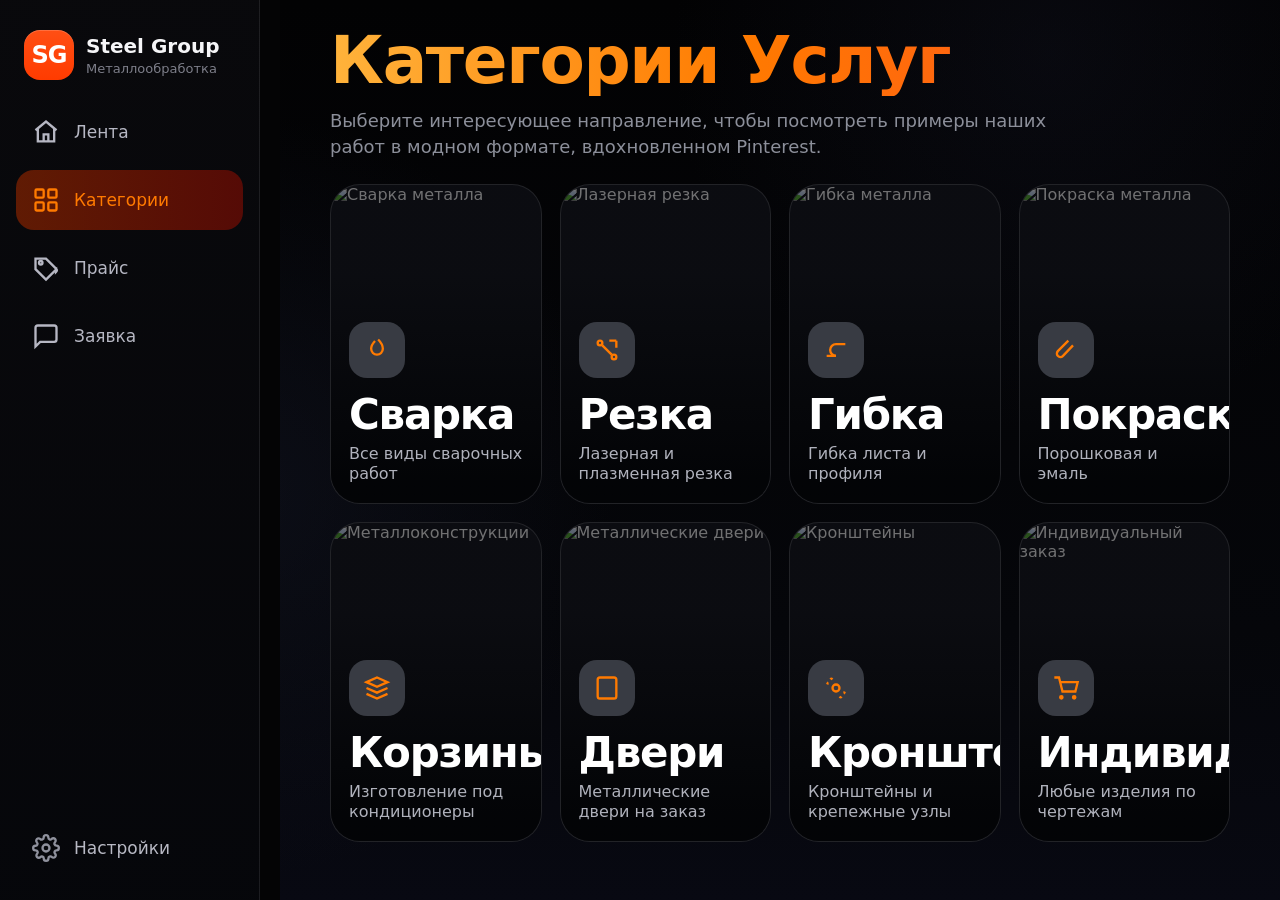
==== categories.html @ e067bd85 "Add categories page with hover card interactions" ====
<!DOCTYPE html>
<html lang="ru">
<head>
  <meta charset="UTF-8" />
  <meta name="viewport" content="width=device-width, initial-scale=1.0" />
  <title>Steel Group — Категории</title>
  <link rel="stylesheet" href="styles.css" />
</head>
<body>
  <div class="layout">
    <iframe class="sidebar-frame" src="sidebar.html?current=categories" title="Левое меню"></iframe>

    <main class="categories-page">
      <section class="categories-hero">
        <h1>Категории Услуг</h1>
        <p>Выберите интересующее направление, чтобы посмотреть примеры наших работ в модном формате, вдохновленном Pinterest.</p>
      </section>

      <section class="categories-grid" aria-label="Категории услуг">
        <article class="category-card">
          <img src="https://images.unsplash.com/photo-1530124566582-a618bc2615dc?auto=format&fit=crop&w=800&q=80" alt="Сварка металла" class="category-card__image" />
          <div class="category-card__overlay"></div>
          <div class="category-card__content">
            <div class="category-card__icon">
              <svg viewBox="0 0 24 24" fill="none" stroke="currentColor" stroke-width="2">
                <path d="M13 3s4 4 4 8a5 5 0 1 1-10 0c0-2.5 1.5-4.8 3.3-6.7"></path>
              </svg>
            </div>
            <h3>Сварка</h3>
            <p>Все виды сварочных работ</p>
          </div>
        </article>

        <article class="category-card">
          <img src="https://images.unsplash.com/photo-1565061828011-58c8b9ba4f69?auto=format&fit=crop&w=800&q=80" alt="Лазерная резка" class="category-card__image" />
          <div class="category-card__overlay"></div>
          <div class="category-card__content">
            <div class="category-card__icon">
              <svg viewBox="0 0 24 24" fill="none" stroke="currentColor" stroke-width="2">
                <circle cx="6" cy="6" r="2"></circle>
                <circle cx="18" cy="18" r="2"></circle>
                <path d="M8 8l8 8"></path>
                <path d="M14 4l6 0"></path>
                <path d="M20 4l0 6"></path>
              </svg>
            </div>
            <h3>Резка</h3>
            <p>Лазерная и плазменная резка</p>
          </div>
        </article>

        <article class="category-card">
          <img src="https://images.unsplash.com/photo-1581092160607-ee22731d8af8?auto=format&fit=crop&w=800&q=80" alt="Гибка металла" class="category-card__image" />
          <div class="category-card__overlay"></div>
          <div class="category-card__content">
            <div class="category-card__icon">
              <svg viewBox="0 0 24 24" fill="none" stroke="currentColor" stroke-width="2">
                <path d="M20 7h-8"></path>
                <path d="M4 17h8"></path>
                <path d="M12 7a5 5 0 0 0 0 10"></path>
              </svg>
            </div>
            <h3>Гибка</h3>
            <p>Гибка листа и профиля</p>
          </div>
        </article>

        <article class="category-card">
          <img src="https://images.unsplash.com/photo-1592454428210-3e0d60149689?auto=format&fit=crop&w=800&q=80" alt="Покраска металла" class="category-card__image" />
          <div class="category-card__overlay"></div>
          <div class="category-card__content">
            <div class="category-card__icon">
              <svg viewBox="0 0 24 24" fill="none" stroke="currentColor" stroke-width="2">
                <path d="M14 4 5 13a3 3 0 0 0 4.24 4.24L18 8"></path>
                <path d="M10 18h.01"></path>
              </svg>
            </div>
            <h3>Покраска</h3>
            <p>Порошковая и эмаль</p>
          </div>
        </article>

        <article class="category-card">
          <img src="https://images.unsplash.com/photo-1565791380707-1756b9a2f7f6?auto=format&fit=crop&w=800&q=80" alt="Металлоконструкции" class="category-card__image" />
          <div class="category-card__overlay"></div>
          <div class="category-card__content">
            <div class="category-card__icon">
              <svg viewBox="0 0 24 24" fill="none" stroke="currentColor" stroke-width="2">
                <path d="M3 7l9-4 9 4-9 4-9-4z"></path>
                <path d="M3 17l9 4 9-4"></path>
                <path d="M3 12l9 4 9-4"></path>
              </svg>
            </div>
            <h3>Корзины</h3>
            <p>Изготовление под кондиционеры</p>
          </div>
        </article>

        <article class="category-card">
          <img src="https://images.unsplash.com/photo-1486406146926-c627a92ad1ab?auto=format&fit=crop&w=800&q=80" alt="Металлические двери" class="category-card__image" />
          <div class="category-card__overlay"></div>
          <div class="category-card__content">
            <div class="category-card__icon">
              <svg viewBox="0 0 24 24" fill="none" stroke="currentColor" stroke-width="2">
                <rect x="4" y="3" width="16" height="18" rx="2"></rect>
                <path d="M10 12h.01"></path>
              </svg>
            </div>
            <h3>Двери</h3>
            <p>Металлические двери на заказ</p>
          </div>
        </article>

        <article class="category-card">
          <img src="https://images.unsplash.com/photo-1565008447742-97f6f38c985c?auto=format&fit=crop&w=800&q=80" alt="Кронштейны" class="category-card__image" />
          <div class="category-card__overlay"></div>
          <div class="category-card__content">
            <div class="category-card__icon">
              <svg viewBox="0 0 24 24" fill="none" stroke="currentColor" stroke-width="2">
                <circle cx="12" cy="12" r="3"></circle>
                <path d="M19.4 15a1.65 1.65 0 0 0 .33 1.82l.06.06"></path>
                <path d="M4.6 9a1.65 1.65 0 0 0-.33-1.82l-.06-.06"></path>
                <path d="M9 4.6a1.65 1.65 0 0 0-1.82-.33l-.06.06"></path>
                <path d="M15 19.4a1.65 1.65 0 0 0 1.82.33l.06-.06"></path>
              </svg>
            </div>
            <h3>Кронштейны</h3>
            <p>Кронштейны и крепежные узлы</p>
          </div>
        </article>

        <article class="category-card">
          <img src="https://images.unsplash.com/photo-1582719478185-2196ac9f8bbf?auto=format&fit=crop&w=800&q=80" alt="Индивидуальный заказ" class="category-card__image" />
          <div class="category-card__overlay"></div>
          <div class="category-card__content">
            <div class="category-card__icon">
              <svg viewBox="0 0 24 24" fill="none" stroke="currentColor" stroke-width="2">
                <circle cx="8" cy="20" r="1"></circle>
                <circle cx="19" cy="20" r="1"></circle>
                <path d="M2 3h4l3 12h11l2-8H7"></path>
              </svg>
            </div>
            <h3>Индивидуально</h3>
            <p>Любые изделия по чертежам</p>
          </div>
        </article>
      </section>
    </main>
  </div>
</body>
</html>
---- styles.css ----
:root {
  --bg: #040405;
  --bg-soft: #0c0d12;
  --card: rgba(16, 17, 24, 0.94);
  --card-border: rgba(255, 255, 255, 0.08);
  --text: #f5f5f7;
  --muted: #9b9ba5;
  --accent: #ff7a00;
  --accent-deep: #5b0f08;
  --story-start: #ff6a00;
  --story-end: #ff2d80;
  --shadow: 0 20px 60px rgba(0, 0, 0, 0.38);
}

* {
  box-sizing: border-box;
}

html, body {
  margin: 0;
  min-height: 100%;
  font-family: Inter, ui-sans-serif, system-ui, -apple-system, BlinkMacSystemFont, "Segoe UI", sans-serif;
  color: var(--text);
  background:
    radial-gradient(circle at 18% 55%, rgba(26, 30, 50, 0.35), transparent 33%),
    radial-gradient(circle at 82% 6%, rgba(33, 36, 62, 0.2), transparent 28%),
    linear-gradient(180deg, #020203 0%, #05060a 70%, #080912 100%);
}

body {
  overflow-x: hidden;
}

button,
a,
input {
  font: inherit;
}

.sidebar-page {
  background: #040405;
}

.layout {
  min-height: 100vh;
  display: grid;
  grid-template-columns: 336px minmax(0, 1fr);
}

.sidebar-frame {
  width: 336px;
  height: 100vh;
  border: 0;
  display: block;
  position: sticky;
  top: 0;
}

.sidebar {
  width: 336px;
  height: 100vh;
  padding: 36px 18px 26px;
  background: linear-gradient(180deg, rgba(9, 9, 12, 0.98), rgba(6, 7, 11, 0.96));
  border-right: 1px solid rgba(255,255,255,0.09);
  display: flex;
  flex-direction: column;
}

.brand {
  display: flex;
  align-items: center;
  gap: 16px;
  padding: 2px 8px 30px;
}

.brand__logo,
.avatar {
  width: 56px;
  height: 56px;
  border-radius: 18px;
  background: linear-gradient(180deg, #ff4f14 0%, #ff3b00 100%);
  color: #fff;
  display: grid;
  place-items: center;
  font-weight: 800;
  font-size: 28px;
  letter-spacing: -0.04em;
  box-shadow: inset 0 1px 0 rgba(255,255,255,0.18);
}

.brand__title {
  font-size: 22px;
  font-weight: 800;
  line-height: 1.1;
}

.brand__subtitle {
  margin-top: 6px;
  color: #7d7e89;
  font-size: 14px;
}

.menu {
  display: flex;
  flex-direction: column;
  gap: 8px;
}

.menu__item {
  height: 68px;
  padding: 0 18px;
  border-radius: 22px;
  display: flex;
  align-items: center;
  gap: 18px;
  color: #b6b7c3;
  text-decoration: none;
  transition: 0.25s ease;
  position: relative;
}

.menu__item:hover {
  background: rgba(255,255,255,0.04);
  color: #f3f3f7;
}

.menu__item--active {
  color: var(--accent);
  background: linear-gradient(90deg, rgba(130, 34, 0, 0.72), rgba(96, 11, 5, 0.88));
}

.menu__icon {
  width: 28px;
  height: 28px;
  display: grid;
  place-items: center;
}

.menu__icon svg,
.icon-btn svg {
  width: 100%;
  height: 100%;
}

.menu__icon--muted {
  color: #8f919d;
}

.menu__item span:last-child {
  font-size: 19px;
  font-weight: 500;
}

.menu__footer {
  margin-top: auto;
}

.menu__item--footer {
  color: #b8b9c4;
}

.feed-page {
  padding: 36px 0 60px;
}

.stories-card,
.post-card {
  width: min(820px, calc(100vw - 420px));
  margin: 0 auto 38px;
  background: linear-gradient(180deg, rgba(14, 15, 21, 0.98), rgba(13, 14, 20, 0.95));
  border: 1px solid var(--card-border);
  border-radius: 34px;
  box-shadow: var(--shadow);
}

.stories-card {
  padding: 24px 28px 28px;
}

.stories-card h1 {
  margin: 0 0 22px;
  font-size: 24px;
  letter-spacing: -0.02em;
}

.stories-row {
  display: flex;
  align-items: flex-start;
  gap: 20px;
  overflow-x: auto;
  padding-bottom: 4px;
}

.stories-row::-webkit-scrollbar {
  height: 0;
}

.story {
  border: 0;
  background: transparent;
  color: #e7e7eb;
  cursor: pointer;
  padding: 0;
  min-width: 84px;
}

.story__ring {
  width: 86px;
  height: 86px;
  display: grid;
  place-items: center;
  border-radius: 50%;
  background: linear-gradient(135deg, var(--story-start), var(--story-end));
  padding: 3px;
  box-shadow: 0 12px 22px rgba(0,0,0,0.35);
}

.story__ring img {
  width: 100%;
  height: 100%;
  object-fit: cover;
  border-radius: 50%;
  border: 3px solid #101117;
  display: block;
}

.story__label {
  display: block;
  margin-top: 12px;
  font-size: 15px;
}

.post-card {
  overflow: hidden;
}

.post-card__header {
  height: 95px;
  padding: 0 20px;
  display: flex;
  align-items: center;
  justify-content: space-between;
}

.post-author {
  display: flex;
  align-items: center;
  gap: 16px;
}

.avatar {
  width: 54px;
  height: 54px;
  border-radius: 50%;
  font-size: 26px;
  background: linear-gradient(180deg, #ff4b87 0%, #ff7a32 100%);
}

.avatar--small {
  width: 42px;
  height: 42px;
  font-size: 18px;
}

.post-author__name {
  font-size: 19px;
  font-weight: 800;
}

.post-author__meta {
  margin-top: 4px;
  color: var(--muted);
  font-size: 14px;
}

.more-btn {
  border: 0;
  background: transparent;
  color: #aeb0ba;
  cursor: pointer;
  display: inline-flex;
  gap: 4px;
  align-items: center;
  padding: 8px;
}

.more-btn span {
  width: 4px;
  height: 4px;
  border-radius: 50%;
  background: currentColor;
  display: inline-block;
}

.post-media {
  position: relative;
  background: #08090c;
}

.post-media img {
  width: 100%;
  height: auto;
  display: block;
}

.post-media--small img {
  max-height: 510px;
  object-fit: cover;
}

.media-nav {
  position: absolute;
  right: 14px;
  bottom: 18px;
  width: 44px;
  height: 44px;
  border: 0;
  border-radius: 50%;
  background: rgba(66, 67, 78, 0.65);
  color: #fff;
  font-size: 32px;
  line-height: 1;
  cursor: pointer;
  display: grid;
  place-items: center;
}

.media-dots {
  display: flex;
  justify-content: center;
  gap: 8px;
  padding: 14px 0 8px;
}

.media-dots__dot {
  width: 8px;
  height: 8px;
  border-radius: 50%;
  background: rgba(255,255,255,0.36);
}

.media-dots__dot--active {
  background: rgba(255,255,255,0.96);
}

.post-actions {
  padding: 0 18px;
  display: flex;
  align-items: center;
  justify-content: space-between;
}

.post-actions__left {
  display: flex;
  align-items: center;
  gap: 12px;
}

.icon-btn {
  width: 36px;
  height: 36px;
  border: 0;
  background: transparent;
  color: #fff;
  cursor: pointer;
  padding: 2px;
}

.icon-btn:hover {
  color: #ffb67d;
}

.post-body {
  padding: 8px 20px 24px;
}

.likes-count {
  font-size: 18px;
  font-weight: 700;
  margin-bottom: 12px;
}

.caption {
  margin: 0;
  font-size: 18px;
  line-height: 1.5;
  color: #f0f0f2;
}

.caption strong {
  margin-right: 4px;
}

.post-card--comments {
  margin-bottom: 0;
}

.post-body--comments {
  padding-bottom: 16px;
}

.comments {
  margin-top: 18px;
  border-top: 1px solid rgba(255,255,255,0.08);
  border-bottom: 1px solid rgba(255,255,255,0.08);
  padding: 18px 0;
  display: flex;
  flex-direction: column;
  gap: 18px;
}

.comment {
  display: flex;
  gap: 14px;
}

.comment__avatar {
  width: 34px;
  height: 34px;
  border-radius: 50%;
  background: linear-gradient(180deg, #4e5160 0%, #353744 100%);
  flex: 0 0 auto;
}

.comment__text {
  font-size: 17px;
  line-height: 1.45;
}

.comment__time {
  margin-top: 6px;
  font-size: 14px;
  color: #747784;
}

.comment-form {
  display: flex;
  align-items: center;
  justify-content: space-between;
  gap: 16px;
  padding-top: 14px;
}

.comment-form input {
  flex: 1;
  min-width: 0;
  border: 0;
  background: transparent;
  color: #fff;
  font-size: 17px;
  outline: none;
}

.comment-form input::placeholder {
  color: #767984;
}

.comment-form button {
  border: 0;
  background: transparent;
  color: #0a84ff;
  font-weight: 600;
  cursor: pointer;
}

.story-modal {
  position: fixed;
  inset: 0;
  display: none;
  align-items: center;
  justify-content: center;
  z-index: 50;
}

.story-modal.is-open {
  display: flex;
}

.story-modal__overlay {
  position: absolute;
  inset: 0;
  background: rgba(0,0,0,0.78);
  backdrop-filter: blur(6px);
}

.story-modal__content {
  position: relative;
  width: min(430px, calc(100vw - 32px));
  height: min(760px, calc(100vh - 32px));
  border-radius: 32px;
  overflow: hidden;
  background: #111216;
  border: 1px solid rgba(255,255,255,0.1);
  box-shadow: 0 24px 70px rgba(0,0,0,0.55);
  z-index: 1;
}

.story-modal__content img {
  width: 100%;
  height: 100%;
  object-fit: cover;
  display: block;
}

.story-progress {
  position: absolute;
  top: 14px;
  left: 12px;
  right: 12px;
  display: grid;
  grid-template-columns: repeat(5, 1fr);
  gap: 6px;
  z-index: 3;
}

.story-progress__bar {
  height: 4px;
  border-radius: 999px;
  background: rgba(255,255,255,0.2);
  overflow: hidden;
}

.story-progress__bar span {
  display: block;
  width: 0;
  height: 100%;
  background: #fff;
}

.story-modal__top,
.story-modal__caption {
  position: absolute;
  left: 18px;
  right: 18px;
  z-index: 3;
}

.story-modal__top {
  top: 30px;
  display: flex;
  justify-content: space-between;
  align-items: center;
}

.story-modal__author {
  display: flex;
  align-items: center;
  gap: 12px;
}

.story-close,
.story-switch {
  border: 0;
  color: #fff;
  cursor: pointer;
}

.story-close {
  background: rgba(15,16,21,0.52);
  width: 38px;
  height: 38px;
  border-radius: 50%;
  font-size: 28px;
  line-height: 1;
}

.story-modal__caption {
  bottom: 22px;
  padding: 16px 18px;
  border-radius: 18px;
  background: rgba(10,10,14,0.62);
  font-size: 17px;
  line-height: 1.45;
}

.story-switch {
  position: absolute;
  top: 50%;
  transform: translateY(-50%);
  width: 48px;
  height: 48px;
  border-radius: 50%;
  background: rgba(19,20,26,0.65);
  font-size: 38px;
  display: grid;
  place-items: center;
  z-index: 3;
}

.story-switch--prev {
  left: 14px;
}

.story-switch--next {
  right: 14px;
}

@media (max-width: 1240px) {
  .layout {
    grid-template-columns: 296px minmax(0, 1fr);
  }

  .sidebar,
  .sidebar-frame {
    width: 296px;
  }

  .stories-card,
  .post-card {
    width: min(760px, calc(100vw - 360px));
  }
}

@media (max-width: 980px) {
  .layout {
    grid-template-columns: 1fr;
  }

  .sidebar-frame {
    display: none;
  }

  .feed-page {
    padding-top: 24px;
  }

  .stories-card,
  .post-card {
    width: min(820px, calc(100vw - 24px));
    margin-bottom: 24px;
  }
}

/* Compact layout refinements */
.layout {
  grid-template-columns: 280px minmax(0, 1fr);
}

.sidebar-frame,
.sidebar {
  width: 280px;
}

.sidebar {
  padding: 28px 16px 22px;
}

.brand {
  gap: 12px;
  padding: 2px 8px 22px;
}

.brand__logo {
  width: 50px;
  height: 50px;
  border-radius: 16px;
  font-size: 24px;
}

.avatar {
  width: 48px;
  height: 48px;
  font-size: 22px;
}

.avatar--small {
  width: 36px;
  height: 36px;
  font-size: 16px;
}

.brand__title {
  font-size: 20px;
}

.brand__subtitle {
  margin-top: 4px;
  font-size: 13px;
}

.menu__item {
  height: 60px;
  padding: 0 16px;
  border-radius: 18px;
  gap: 14px;
}

.menu__item span:last-child {
  font-size: 17px;
}

.feed-page {
  padding: 26px 0 40px;
}

.stories-card,
.post-card {
  width: min(720px, calc(100vw - 330px));
  margin: 0 auto 26px;
  border-radius: 24px;
  box-shadow: 0 14px 38px rgba(0, 0, 0, 0.32);
}

.stories-card {
  padding: 18px 20px 20px;
}

.stories-card h1 {
  margin: 0 0 16px;
  font-size: 20px;
}

.stories-row {
  gap: 14px;
}

.story {
  min-width: 72px;
}

.story__ring {
  width: 72px;
  height: 72px;
  padding: 2px;
  box-shadow: 0 10px 20px rgba(0, 0, 0, 0.32);
}

.story__label {
  margin-top: 8px;
  font-size: 13.5px;
}

.post-card__header {
  height: 76px;
  padding: 0 16px;
}

.post-author {
  gap: 12px;
}

.post-author__name {
  font-size: 17px;
}

.post-author__meta {
  font-size: 13px;
}

.more-btn {
  padding: 6px;
}

.media-nav {
  right: 12px;
  bottom: 12px;
  width: 36px;
  height: 36px;
  font-size: 26px;
}

.media-dots {
  gap: 6px;
  padding: 10px 0 8px;
}

.media-dots__dot {
  width: 6px;
  height: 6px;
}

.post-actions {
  padding: 0 16px;
}

.post-actions__left {
  gap: 10px;
}

.icon-btn {
  width: 30px;
  height: 30px;
  padding: 1px;
}

.post-body {
  padding: 6px 16px 18px;
}

.likes-count {
  font-size: 16px;
  margin-bottom: 10px;
}

.caption {
  font-size: 16px;
  line-height: 1.45;
}

.comments {
  margin-top: 14px;
  padding: 14px 0;
  gap: 14px;
}

.comment {
  gap: 12px;
}

.comment__avatar {
  width: 30px;
  height: 30px;
}

.comment__text {
  font-size: 15px;
  line-height: 1.42;
}

.comment__time {
  margin-top: 4px;
  font-size: 12.5px;
}

.comment-form {
  gap: 12px;
  padding-top: 10px;
}

.comment-form input {
  font-size: 15px;
}

.comment-form button {
  font-size: 15px;
}

.story-modal__content {
  width: min(380px, calc(100vw - 32px));
  height: min(640px, calc(100vh - 32px));
  border-radius: 24px;
}

.story-progress {
  top: 12px;
  left: 10px;
  right: 10px;
  gap: 5px;
}

.story-modal__top {
  top: 22px;
}

.story-close {
  width: 32px;
  height: 32px;
  font-size: 24px;
}

.story-modal__caption {
  padding: 12px 14px;
  border-radius: 14px;
  font-size: 15px;
  line-height: 1.4;
}

.story-switch {
  width: 40px;
  height: 40px;
  font-size: 30px;
}

.story-switch--prev {
  left: 10px;
}

.story-switch--next {
  right: 10px;
}

@media (max-width: 1240px) {
  .layout {
    grid-template-columns: 260px minmax(0, 1fr);
  }

  .sidebar,
  .sidebar-frame {
    width: 260px;
  }

  .stories-card,
  .post-card {
    width: min(660px, calc(100vw - 300px));
  }
}

@media (max-width: 980px) {
  .feed-page {
    padding-top: 20px;
  }

  .stories-card,
  .post-card {
    width: min(720px, calc(100vw - 24px));
    margin-bottom: 20px;
  }
}

.post-media__carousel {
  display: flex;
  overflow-x: auto;
  scroll-snap-type: x mandatory;
  scrollbar-width: none;
}

.post-media__carousel::-webkit-scrollbar {
  height: 0;
}

.post-media__carousel img {
  flex: 0 0 100%;
  scroll-snap-align: start;
}

.media-nav--prev {
  left: 14px;
  right: auto;
}

.media-dots__dot {
  border: 0;
  padding: 0;
  cursor: pointer;
}

.request-page {
  min-height: 100vh;
  padding: 22px 0 30px;
}

.request-hero {
  text-align: center;
  margin-bottom: 18px;
}

.request-hero h1 {
  margin: 0;
  font-size: 46px;
  line-height: 1.1;
  letter-spacing: -0.015em;
  background: linear-gradient(90deg, #ff9f3d 0%, #ff3b13 100%);
  -webkit-background-clip: text;
  -webkit-text-fill-color: transparent;
}

.request-hero p {
  margin: 8px 0 0;
  font-size: 14px;
  color: #8f919e;
}

.request-shell {
  width: min(630px, calc(100vw - 330px));
  margin: 0 auto;
  padding: 16px;
  border-radius: 34px;
  border: 1px solid rgba(255, 255, 255, 0.08);
  background: linear-gradient(180deg, rgba(16, 18, 28, 0.76), rgba(10, 12, 20, 0.84));
  box-shadow: 0 18px 42px rgba(0, 0, 0, 0.42);
}

.request-card {
  border-radius: 24px;
  border: 1px solid rgba(255, 255, 255, 0.08);
  padding: 24px 24px 20px;
  background:
    radial-gradient(circle at 88% 90%, rgba(134, 24, 0, 0.28), transparent 36%),
    linear-gradient(180deg, rgba(20, 22, 34, 0.95), rgba(19, 21, 31, 0.95));
}

.request-card h2 {
  margin: 0;
  font-size: 42px;
  line-height: 1.1;
}

.request-card__subtitle {
  margin: 8px 0 18px;
  font-size: 13px;
  color: #9b9daa;
}

.request-form {
  display: flex;
  flex-direction: column;
  gap: 12px;
}

.request-form__group {
  display: flex;
  flex-direction: column;
  gap: 8px;
}

.request-form__group > span {
  font-size: 14px;
  font-weight: 600;
}

.request-input-wrap {
  height: 52px;
  border-radius: 12px;
  border: 1px solid rgba(126, 130, 146, 0.42);
  background: linear-gradient(90deg, rgba(45, 47, 57, 0.9), rgba(53, 55, 64, 0.8));
  display: flex;
  align-items: center;
  gap: 10px;
  padding: 0 14px;
  color: #8a8c97;
}

.request-input-wrap svg {
  width: 18px;
  height: 18px;
  flex: 0 0 auto;
}

.request-input-wrap input,
.request-input-wrap textarea {
  width: 100%;
  background: transparent;
  border: 0;
  outline: none;
  color: #f4f4f7;
  font-size: 15px;
}

.request-input-wrap input::placeholder,
.request-input-wrap textarea::placeholder {
  color: #757886;
}

.request-input-wrap--textarea {
  min-height: 132px;
  align-items: flex-start;
  padding-top: 14px;
}

.request-input-wrap--textarea textarea {
  resize: none;
  min-height: 94px;
}

.request-submit {
  margin-top: 8px;
  border: 0;
  border-radius: 12px;
  height: 50px;
  display: flex;
  align-items: center;
  justify-content: center;
  gap: 8px;
  font-size: 14px;
  font-weight: 700;
  color: #fff;
  background: linear-gradient(90deg, #ff6300 0%, #f20008 100%);
  cursor: pointer;
  box-shadow: 0 8px 18px rgba(215, 52, 0, 0.3);
}

.request-submit svg {
  width: 16px;
  height: 16px;
}

.request-policy {
  margin: 4px 0 0;
  text-align: center;
  color: #767984;
  font-size: 12px;
}

.request-contacts {
  margin-top: 18px;
  padding-top: 14px;
  border-top: 1px solid rgba(255,255,255,0.08);
  display: flex;
  flex-direction: column;
  gap: 10px;
}

.request-contact-item {
  display: flex;
  align-items: center;
  gap: 10px;
  color: #ff8000;
}

.request-contact-item svg {
  width: 18px;
  height: 18px;
  flex: 0 0 auto;
}

.request-contact-item span {
  display: block;
  color: #a4a7b2;
  font-size: 12px;
}

.request-contact-item strong {
  display: block;
  margin-top: 3px;
  color: #f4f5f7;
  font-size: 16px;
}

@media (max-width: 1200px) {
  .request-shell {
    width: min(600px, calc(100vw - 290px));
  }

  .request-hero h1 {
    font-size: 40px;
  }
}

@media (max-width: 980px) {
  .request-page {
    padding-top: 18px;
  }

  .request-shell {
    width: min(760px, calc(100vw - 24px));
    padding: 14px;
    border-radius: 24px;
  }

  .request-card {
    border-radius: 18px;
    padding: 16px;
  }

  .request-hero h1 {
    font-size: 32px;
  }

  .request-hero p {
    font-size: 13px;
  }

  .request-card h2 {
    font-size: 34px;
  }
}


.price-page {
  min-height: 100vh;
  padding: 20px 0 28px;
}

.price-hero {
  text-align: center;
  margin-bottom: 16px;
}

.price-hero h1 {
  margin: 0;
  font-size: 52px;
  line-height: 1.12;
  letter-spacing: -0.015em;
  background: linear-gradient(90deg, #ff9f3d 0%, #ff3b13 100%);
  -webkit-background-clip: text;
  -webkit-text-fill-color: transparent;
}

.price-hero p {
  margin: 8px 0 0;
  font-size: 13px;
  color: #8f919e;
}

.price-shell {
  width: min(740px, calc(100vw - 330px));
  margin: 0 auto;
  padding: 14px;
  border-radius: 28px;
  border: 1px solid rgba(255, 255, 255, 0.08);
  background: linear-gradient(180deg, rgba(16, 18, 28, 0.76), rgba(10, 12, 20, 0.84));
  box-shadow: 0 14px 30px rgba(0, 0, 0, 0.36);
}

.price-card {
  border-radius: 20px;
  border: 1px solid rgba(255, 255, 255, 0.08);
  padding: 18px;
  background: linear-gradient(180deg, rgba(20, 22, 34, 0.95), rgba(19, 21, 31, 0.95));
}

.price-card h2 {
  margin: 0 0 14px;
  display: flex;
  align-items: center;
  gap: 10px;
  font-size: 16px;
  line-height: 1;
}

.price-card h2 svg {
  width: 19px;
  height: 19px;
  color: #ff7a00;
}

.price-list {
  display: flex;
  flex-direction: column;
  gap: 10px;
}

.price-item {
  min-height: 66px;
  border-radius: 12px;
  padding: 10px 14px;
  display: flex;
  align-items: center;
  justify-content: space-between;
  gap: 16px;
  border: 1px solid rgba(255, 255, 255, 0.06);
  background: linear-gradient(90deg, rgba(55, 57, 66, 0.8), rgba(45, 47, 55, 0.86));
}

.price-item--highlight {
  border-color: rgba(255, 115, 0, 0.45);
  background: linear-gradient(90deg, rgba(83, 34, 20, 0.9), rgba(89, 19, 19, 0.8));
}

.price-item__title {
  font-size: 18px;
  font-weight: 700;
  display: flex;
  align-items: center;
  gap: 8px;
  flex-wrap: wrap;
}

.price-item__unit {
  margin-top: 4px;
  color: #a4a7b2;
  font-size: 14px;
}

.price-item__value {
  color: #ff9900;
  font-size: 17px;
  font-weight: 700;
  white-space: nowrap;
}

.price-badge {
  padding: 3px 10px;
  border-radius: 999px;
  font-size: 14px;
  font-weight: 700;
  color: #fff;
  background: linear-gradient(90deg, #ff8a00, #ff6400);
}

.price-note {
  margin: 12px 0 0;
  padding: 10px 14px;
  border-radius: 10px;
  background: rgba(255, 255, 255, 0.08);
  color: #9ea1ac;
  font-size: 14px;
  text-align: center;
}

@media (max-width: 1200px) {
  .price-shell {
    width: min(680px, calc(100vw - 290px));
  }

  .price-hero h1 {
    font-size: 44px;
  }
}

@media (max-width: 980px) {
  .price-page {
    padding-top: 18px;
  }

  .price-shell {
    width: min(760px, calc(100vw - 24px));
    padding: 12px;
    border-radius: 20px;
  }

  .price-card {
    border-radius: 16px;
    padding: 14px;
  }

  .price-hero h1 {
    font-size: 36px;
  }

  .price-card h2 {
    font-size: 18px;
  }

  .price-item {
    min-height: auto;
    padding: 10px 12px;
    gap: 10px;
  }

  .price-item__title {
    font-size: 16px;
  }

  .price-item__value {
    font-size: 15px;
  }

  .price-item__unit,
  .price-note,
  .price-badge {
    font-size: 13px;
  }
}

.categories-page {
  min-height: 100vh;
  padding: 26px 0 40px;
}

.categories-hero,
.categories-grid {
  width: min(900px, calc(100vw - 330px));
  margin: 0 auto;
}

.categories-hero h1 {
  margin: 0;
  font-size: clamp(48px, 6vw, 66px);
  line-height: 1.06;
  letter-spacing: -0.02em;
  font-weight: 900;
  background: linear-gradient(90deg, #ffb33b 0%, #ff7a00 46%, #ff4d22 100%);
  -webkit-background-clip: text;
  -webkit-text-fill-color: transparent;
}

.categories-hero p {
  margin: 12px 0 24px;
  max-width: 760px;
  font-size: 18px;
  line-height: 1.45;
  color: #8c8f9a;
}

.categories-grid {
  display: grid;
  grid-template-columns: repeat(4, minmax(0, 1fr));
  gap: 18px;
}

.category-card {
  position: relative;
  border-radius: 30px;
  overflow: hidden;
  height: 320px;
  border: 1px solid rgba(255, 255, 255, 0.09);
  background: #0c0d12;
  isolation: isolate;
  cursor: pointer;
  transition: border-color 0.3s ease, box-shadow 0.3s ease;
}

.category-card__image {
  width: 100%;
  height: 100%;
  object-fit: cover;
  filter: brightness(0.52);
  transform: scale(1);
  transition: transform 0.35s ease;
}

.category-card__overlay {
  position: absolute;
  inset: 0;
  background: linear-gradient(180deg, rgba(5, 6, 9, 0.12) 28%, rgba(2, 3, 5, 0.9) 92%);
}

.category-card__content {
  position: absolute;
  left: 18px;
  right: 18px;
  bottom: 18px;
}

.category-card__icon {
  width: 56px;
  height: 56px;
  border-radius: 18px;
  background: rgba(65, 68, 76, 0.86);
  color: var(--accent);
  display: grid;
  place-items: center;
  margin-bottom: 14px;
  transition: background 0.3s ease, color 0.3s ease;
}

.category-card__icon svg {
  width: 28px;
  height: 28px;
}

.category-card h3 {
  margin: 0;
  font-size: 42px;
  line-height: 1.08;
  letter-spacing: -0.03em;
  color: #ffffff;
  transition: color 0.3s ease;
}

.category-card p {
  margin: 6px 0 0;
  font-size: 16px;
  line-height: 1.3;
  color: #b0b2bc;
}

.category-card:hover {
  border-color: rgba(255, 122, 0, 0.85);
  box-shadow: 0 0 0 1px rgba(255, 122, 0, 0.25) inset;
}

.category-card:hover .category-card__image {
  transform: scale(1.08);
}

.category-card:hover .category-card__icon {
  background: var(--accent);
  color: #ffffff;
}

.category-card:hover h3 {
  color: var(--accent);
}

@media (max-width: 1240px) {
  .categories-hero,
  .categories-grid {
    width: min(760px, calc(100vw - 300px));
  }

  .categories-grid {
    grid-template-columns: repeat(3, minmax(0, 1fr));
  }
}

@media (max-width: 980px) {
  .categories-page {
    padding-top: 22px;
  }

  .categories-hero,
  .categories-grid {
    width: min(760px, calc(100vw - 24px));
  }

  .categories-grid {
    grid-template-columns: repeat(2, minmax(0, 1fr));
    gap: 14px;
  }

  .category-card {
    height: 270px;
    border-radius: 24px;
  }

  .category-card h3 {
    font-size: 30px;
  }
}
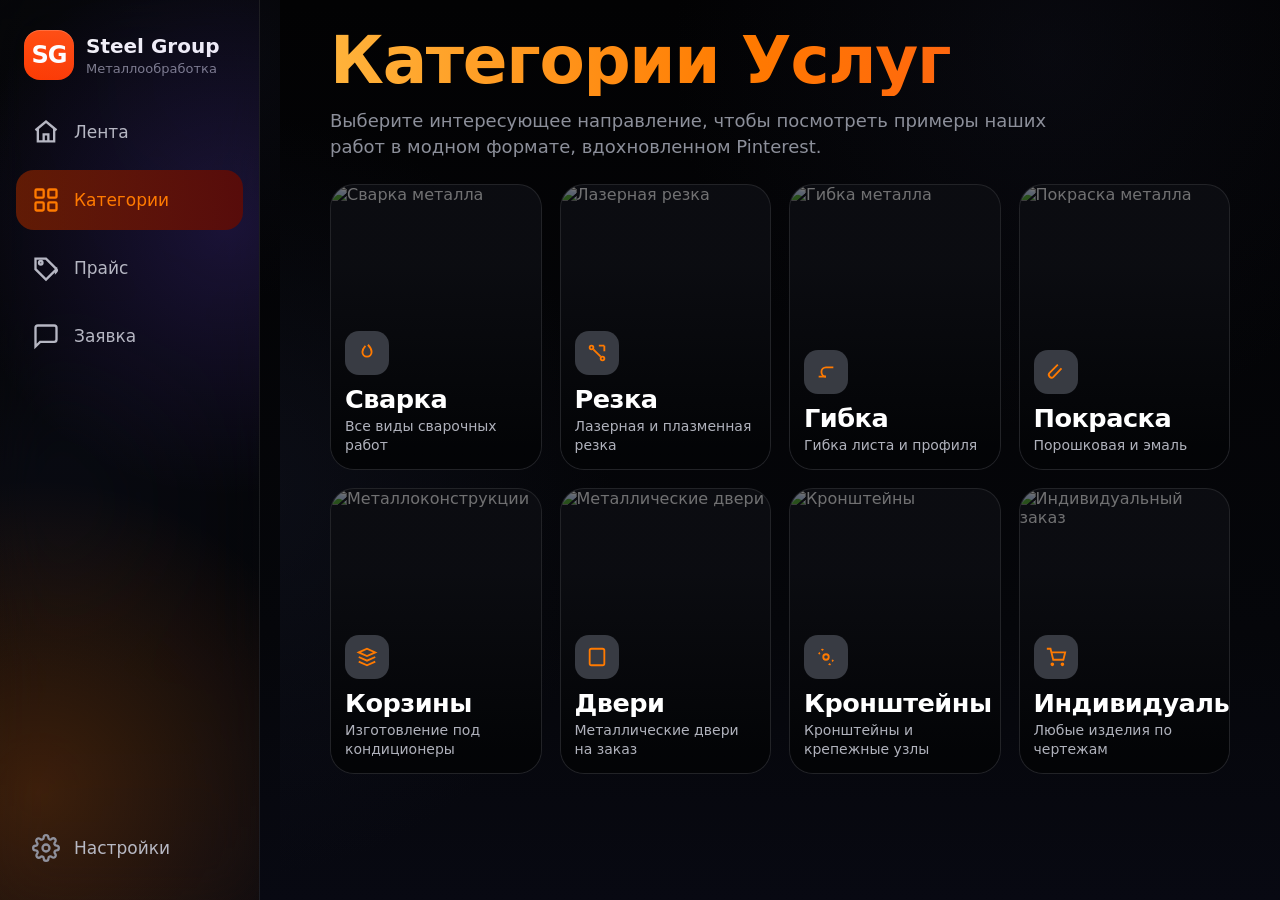
==== commit e638936e: "Add Pinterest-style category gallery and glass sidebar effect" ====
--- a/categories.html
+++ b/categories.html
@@ -17,7 +17,7 @@
       </section>
 
       <section class="categories-grid" aria-label="Категории услуг">
-        <article class="category-card">
+        <article class="category-card" data-category="welding">
           <img src="https://images.unsplash.com/photo-1530124566582-a618bc2615dc?auto=format&fit=crop&w=800&q=80" alt="Сварка металла" class="category-card__image" />
           <div class="category-card__overlay"></div>
           <div class="category-card__content">
@@ -31,7 +31,7 @@
           </div>
         </article>
 
-        <article class="category-card">
+        <article class="category-card" data-category="cutting">
           <img src="https://images.unsplash.com/photo-1565061828011-58c8b9ba4f69?auto=format&fit=crop&w=800&q=80" alt="Лазерная резка" class="category-card__image" />
           <div class="category-card__overlay"></div>
           <div class="category-card__content">
@@ -49,7 +49,7 @@
           </div>
         </article>
 
-        <article class="category-card">
+        <article class="category-card" data-category="bending">
           <img src="https://images.unsplash.com/photo-1581092160607-ee22731d8af8?auto=format&fit=crop&w=800&q=80" alt="Гибка металла" class="category-card__image" />
           <div class="category-card__overlay"></div>
           <div class="category-card__content">
@@ -65,7 +65,7 @@
           </div>
         </article>
 
-        <article class="category-card">
+        <article class="category-card" data-category="painting">
           <img src="https://images.unsplash.com/photo-1592454428210-3e0d60149689?auto=format&fit=crop&w=800&q=80" alt="Покраска металла" class="category-card__image" />
           <div class="category-card__overlay"></div>
           <div class="category-card__content">
@@ -80,7 +80,7 @@
           </div>
         </article>
 
-        <article class="category-card">
+        <article class="category-card" data-category="construction">
           <img src="https://images.unsplash.com/photo-1565791380707-1756b9a2f7f6?auto=format&fit=crop&w=800&q=80" alt="Металлоконструкции" class="category-card__image" />
           <div class="category-card__overlay"></div>
           <div class="category-card__content">
@@ -96,7 +96,7 @@
           </div>
         </article>
 
-        <article class="category-card">
+        <article class="category-card" data-category="doors">
           <img src="https://images.unsplash.com/photo-1486406146926-c627a92ad1ab?auto=format&fit=crop&w=800&q=80" alt="Металлические двери" class="category-card__image" />
           <div class="category-card__overlay"></div>
           <div class="category-card__content">
@@ -111,7 +111,7 @@
           </div>
         </article>
 
-        <article class="category-card">
+        <article class="category-card" data-category="brackets">
           <img src="https://images.unsplash.com/photo-1565008447742-97f6f38c985c?auto=format&fit=crop&w=800&q=80" alt="Кронштейны" class="category-card__image" />
           <div class="category-card__overlay"></div>
           <div class="category-card__content">
@@ -129,7 +129,7 @@
           </div>
         </article>
 
-        <article class="category-card">
+        <article class="category-card" data-category="custom">
           <img src="https://images.unsplash.com/photo-1582719478185-2196ac9f8bbf?auto=format&fit=crop&w=800&q=80" alt="Индивидуальный заказ" class="category-card__image" />
           <div class="category-card__overlay"></div>
           <div class="category-card__content">
@@ -145,7 +145,20 @@
           </div>
         </article>
       </section>
+
+      <section class="category-gallery" id="categoryGallery" aria-hidden="true">
+        <div class="category-gallery__overlay" data-gallery-close></div>
+        <div class="category-gallery__content" role="dialog" aria-modal="true" aria-labelledby="galleryTitle">
+          <header class="category-gallery__top">
+            <h2 id="galleryTitle">Галерея работ</h2>
+            <button class="category-gallery__close" type="button" aria-label="Закрыть" data-gallery-close>✕</button>
+          </header>
+          <div class="category-gallery__masonry" id="galleryMasonry"></div>
+        </div>
+      </section>
     </main>
   </div>
+
+  <script src="categories.js"></script>
 </body>
 </html>
--- a/styles.css
+++ b/styles.css
@@ -1371,9 +1371,9 @@
 
 .category-card {
   position: relative;
-  border-radius: 30px;
+  border-radius: 24px;
   overflow: hidden;
-  height: 320px;
+  height: 286px;
   border: 1px solid rgba(255, 255, 255, 0.09);
   background: #0c0d12;
   isolation: isolate;
@@ -1398,41 +1398,41 @@
 
 .category-card__content {
   position: absolute;
-  left: 18px;
-  right: 18px;
-  bottom: 18px;
+  left: 14px;
+  right: 14px;
+  bottom: 14px;
 }
 
 .category-card__icon {
-  width: 56px;
-  height: 56px;
-  border-radius: 18px;
+  width: 44px;
+  height: 44px;
+  border-radius: 14px;
   background: rgba(65, 68, 76, 0.86);
   color: var(--accent);
   display: grid;
   place-items: center;
-  margin-bottom: 14px;
+  margin-bottom: 10px;
   transition: background 0.3s ease, color 0.3s ease;
 }
 
 .category-card__icon svg {
-  width: 28px;
-  height: 28px;
+  width: 22px;
+  height: 22px;
 }
 
 .category-card h3 {
   margin: 0;
-  font-size: 42px;
-  line-height: 1.08;
-  letter-spacing: -0.03em;
+  font-size: clamp(22px, 2vw, 30px);
+  line-height: 1.12;
+  letter-spacing: -0.02em;
   color: #ffffff;
   transition: color 0.3s ease;
 }
 
 .category-card p {
-  margin: 6px 0 0;
-  font-size: 16px;
-  line-height: 1.3;
+  margin: 4px 0 0;
+  font-size: 14px;
+  line-height: 1.35;
   color: #b0b2bc;
 }
 
@@ -1481,11 +1481,204 @@
   }
 
   .category-card {
-    height: 270px;
-    border-radius: 24px;
+    height: 248px;
+    border-radius: 20px;
   }
 
   .category-card h3 {
-    font-size: 30px;
-  }
-}
+    font-size: 24px;
+  }
+}
+
+/* Categories Pinterest-style gallery + glass sidebar */
+.sidebar-page {
+  background: transparent;
+}
+
+.sidebar {
+  background: linear-gradient(180deg, rgba(8, 9, 13, 0.62), rgba(7, 8, 12, 0.45));
+  backdrop-filter: blur(28px) saturate(140%);
+  -webkit-backdrop-filter: blur(28px) saturate(140%);
+  position: relative;
+  overflow: hidden;
+}
+
+.sidebar::before {
+  content: '';
+  position: absolute;
+  inset: 0;
+  background: radial-gradient(circle at 15% 88%, rgba(255, 116, 0, 0.22), transparent 38%),
+    radial-gradient(circle at 88% 25%, rgba(119, 75, 255, 0.18), transparent 38%);
+  pointer-events: none;
+}
+
+.categories-page {
+  position: relative;
+}
+
+.category-gallery {
+  position: fixed;
+  inset: 0;
+  z-index: 60;
+  display: none;
+}
+
+.category-gallery.is-open {
+  display: block;
+}
+
+.category-gallery__overlay {
+  position: absolute;
+  inset: 0;
+  background: rgba(2, 2, 4, 0.78);
+  backdrop-filter: blur(5px);
+}
+
+.category-gallery__content {
+  position: relative;
+  z-index: 1;
+  height: 100vh;
+  margin-left: 336px;
+  padding: 22px 24px 28px;
+  overflow-y: auto;
+  border-left: 1px solid rgba(255, 255, 255, 0.07);
+  background: linear-gradient(180deg, rgba(8, 9, 14, 0.85), rgba(7, 8, 13, 0.74));
+}
+
+.category-gallery__top {
+  display: flex;
+  justify-content: space-between;
+  align-items: center;
+  position: sticky;
+  top: 0;
+  z-index: 2;
+  padding: 4px 0 16px;
+  backdrop-filter: blur(10px);
+}
+
+.category-gallery__top h2 {
+  margin: 0;
+  font-size: 34px;
+  letter-spacing: -0.02em;
+}
+
+.category-gallery__close {
+  border: 0;
+  width: 54px;
+  height: 54px;
+  border-radius: 50%;
+  font-size: 28px;
+  line-height: 1;
+  color: #d6d7de;
+  cursor: pointer;
+  background: rgba(30, 32, 42, 0.82);
+}
+
+.category-gallery__masonry {
+  column-count: 4;
+  column-gap: 16px;
+}
+
+.gallery-item {
+  position: relative;
+  border-radius: 24px;
+  overflow: hidden;
+  margin: 0 0 16px;
+  break-inside: avoid;
+  border: 1px solid rgba(255, 255, 255, 0.08);
+  background: #0d0e13;
+}
+
+.gallery-item img {
+  width: 100%;
+  height: 100%;
+  object-fit: cover;
+  transform: scale(1);
+  transition: transform 0.45s ease;
+}
+
+.gallery-item--short {
+  height: 250px;
+}
+
+.gallery-item--medium {
+  height: 340px;
+}
+
+.gallery-item--tall {
+  height: 470px;
+}
+
+.gallery-item__shade {
+  position: absolute;
+  inset: auto 0 0;
+  height: 45%;
+  background: linear-gradient(180deg, rgba(4, 5, 8, 0), rgba(2, 3, 7, 0.82));
+  transform: translateY(100%);
+  opacity: 0;
+  transition: transform 0.35s ease, opacity 0.35s ease;
+}
+
+.gallery-item__meta {
+  position: absolute;
+  left: 16px;
+  right: 16px;
+  bottom: 12px;
+  display: flex;
+  justify-content: space-between;
+  align-items: center;
+  gap: 12px;
+  transform: translateY(18px);
+  opacity: 0;
+  transition: transform 0.35s ease, opacity 0.35s ease;
+}
+
+.gallery-item__meta h3 {
+  margin: 0;
+  font-size: 18px;
+  font-weight: 700;
+}
+
+.gallery-item__meta span {
+  padding: 7px 11px;
+  border-radius: 999px;
+  background: rgba(255, 255, 255, 0.2);
+  font-weight: 600;
+}
+
+.gallery-item:hover img {
+  transform: scale(1.09);
+}
+
+.gallery-item:hover .gallery-item__shade,
+.gallery-item:hover .gallery-item__meta {
+  transform: translateY(0);
+  opacity: 1;
+}
+
+@media (max-width: 1240px) {
+  .category-gallery__content {
+    margin-left: 280px;
+  }
+
+  .category-gallery__masonry {
+    column-count: 3;
+  }
+}
+
+@media (max-width: 980px) {
+  .category-gallery__content {
+    margin-left: 0;
+    padding: 18px 14px 22px;
+  }
+
+  .category-gallery__masonry {
+    column-count: 2;
+  }
+}
+
+@media (max-width: 620px) {
+  .category-gallery__masonry {
+    column-count: 1;
+  }
+}
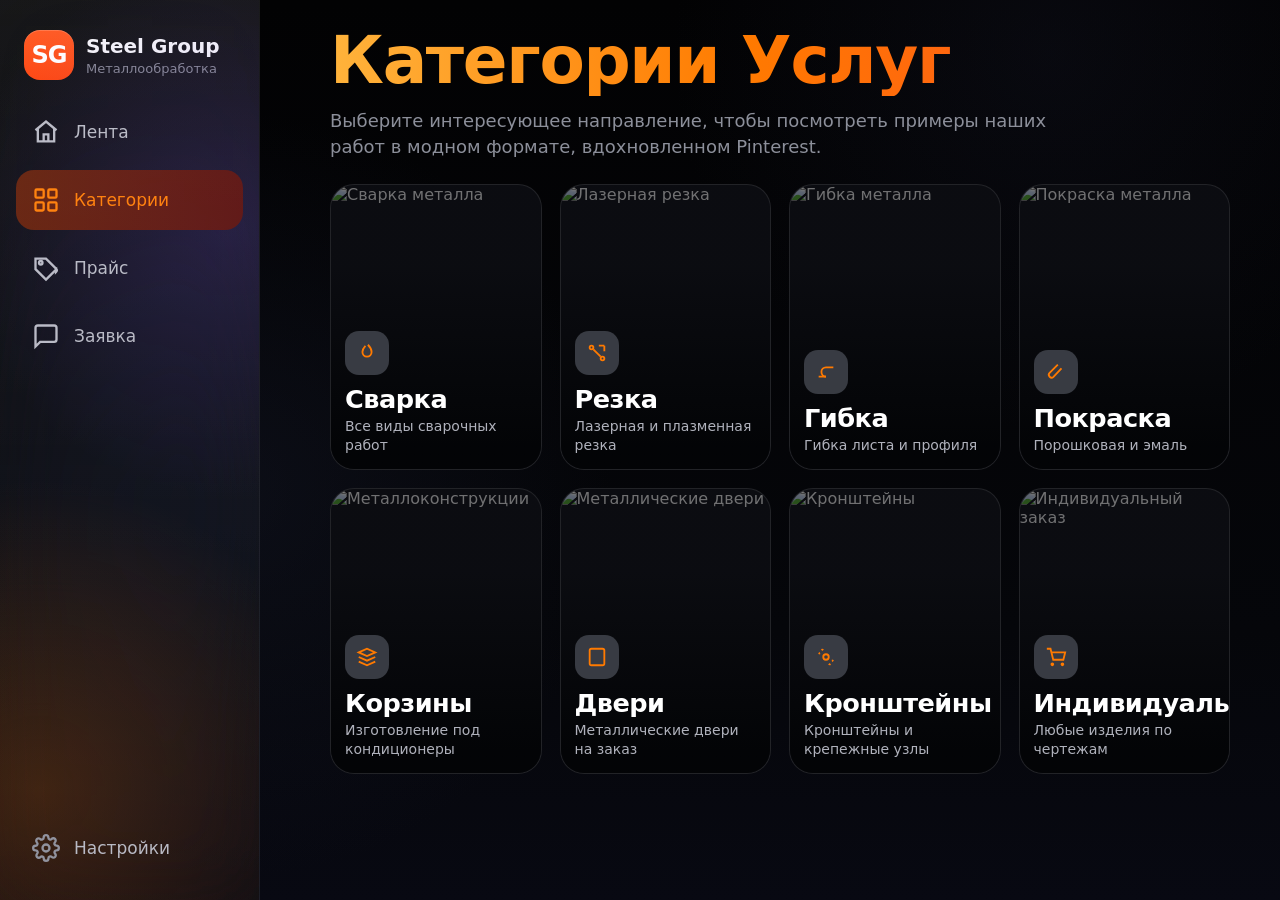
==== commit 04de7ac4: "Add project preview modal for category gallery items" ====
--- a/categories.html
+++ b/categories.html
@@ -154,6 +154,39 @@
             <button class="category-gallery__close" type="button" aria-label="Закрыть" data-gallery-close>✕</button>
           </header>
           <div class="category-gallery__masonry" id="galleryMasonry"></div>
+
+          <section class="category-preview" id="categoryPreview" aria-hidden="true">
+            <div class="category-preview__overlay" data-preview-close></div>
+            <article class="category-preview__sheet" role="dialog" aria-modal="true" aria-labelledby="previewTitle">
+              <button class="category-preview__back" type="button" aria-label="Назад" data-preview-close>←</button>
+
+              <div class="category-preview__media">
+                <img id="previewImage" src="" alt="" loading="lazy" />
+              </div>
+
+              <div class="category-preview__panel">
+                <button class="category-preview__close" type="button" aria-label="Закрыть" data-preview-close>✕</button>
+
+                <div class="category-preview__author">
+                  <span class="category-preview__avatar">SG</span>
+                  <div>
+                    <strong>Steel Group Team</strong>
+                    <p id="previewMeta">SteelGroup • Проект</p>
+                  </div>
+                </div>
+
+                <h3 id="previewTitle">Название проекта</h3>
+                <p class="category-preview__description" id="previewDescription"></p>
+
+                <div class="category-preview__tags" id="previewTags"></div>
+
+                <footer class="category-preview__footer">
+                  <div class="category-preview__stats">❤ <span id="previewLikes">0</span></div>
+                  <button class="btn btn--accent" type="button">Заказать</button>
+                </footer>
+              </div>
+            </article>
+          </section>
         </div>
       </section>
     </main>
--- a/styles.css
+++ b/styles.css
@@ -27,6 +27,11 @@
     linear-gradient(180deg, #020203 0%, #05060a 70%, #080912 100%);
 }
 
+html:has(.sidebar-page),
+body.sidebar-page {
+  background: transparent;
+}
+
 body {
   overflow-x: hidden;
 }
@@ -54,13 +59,14 @@
   display: block;
   position: sticky;
   top: 0;
+  background: transparent;
 }
 
 .sidebar {
   width: 336px;
   height: 100vh;
   padding: 36px 18px 26px;
-  background: linear-gradient(180deg, rgba(9, 9, 12, 0.98), rgba(6, 7, 11, 0.96));
+  background: linear-gradient(180deg, rgba(9, 9, 12, 0.78), rgba(6, 7, 11, 0.62));
   border-right: 1px solid rgba(255,255,255,0.09);
   display: flex;
   flex-direction: column;
@@ -1496,9 +1502,9 @@
 }
 
 .sidebar {
-  background: linear-gradient(180deg, rgba(8, 9, 13, 0.62), rgba(7, 8, 12, 0.45));
-  backdrop-filter: blur(28px) saturate(140%);
-  -webkit-backdrop-filter: blur(28px) saturate(140%);
+  background: linear-gradient(180deg, rgba(8, 9, 13, 0.28), rgba(7, 8, 12, 0.16));
+  backdrop-filter: blur(40px) saturate(160%);
+  -webkit-backdrop-filter: blur(40px) saturate(160%);
   position: relative;
   overflow: hidden;
 }
@@ -1512,13 +1518,21 @@
   pointer-events: none;
 }
 
+.sidebar::after {
+  content: '';
+  position: absolute;
+  inset: 0;
+  background: linear-gradient(180deg, rgba(255, 255, 255, 0.08), rgba(255, 255, 255, 0.01));
+  pointer-events: none;
+}
+
 .categories-page {
   position: relative;
 }
 
 .category-gallery {
   position: fixed;
-  inset: 0;
+  inset: 0 0 0 280px;
   z-index: 60;
   display: none;
 }
@@ -1530,19 +1544,30 @@
 .category-gallery__overlay {
   position: absolute;
   inset: 0;
-  background: rgba(2, 2, 4, 0.78);
-  backdrop-filter: blur(5px);
+  background: rgba(2, 2, 4, 0.7);
+  backdrop-filter: blur(7px);
 }
 
 .category-gallery__content {
   position: relative;
   z-index: 1;
-  height: 100vh;
-  margin-left: 336px;
+  width: min(1240px, calc(100vw - 340px));
+  height: calc(100vh - 40px);
+  margin: 20px 20px 20px auto;
   padding: 22px 24px 28px;
   overflow-y: auto;
-  border-left: 1px solid rgba(255, 255, 255, 0.07);
-  background: linear-gradient(180deg, rgba(8, 9, 14, 0.85), rgba(7, 8, 13, 0.74));
+  border: 1px solid rgba(255, 255, 255, 0.12);
+  border-radius: 30px;
+  box-shadow: 0 24px 70px rgba(0, 0, 0, 0.5);
+  background: linear-gradient(180deg, rgba(8, 9, 14, 0.9), rgba(7, 8, 13, 0.8));
+  transform: translateY(20px) scale(0.98);
+  opacity: 0;
+  transition: transform 0.35s ease, opacity 0.35s ease;
+}
+
+.category-gallery.is-open .category-gallery__content {
+  transform: translateY(0) scale(1);
+  opacity: 1;
 }
 
 .category-gallery__top {
@@ -1587,6 +1612,7 @@
   break-inside: avoid;
   border: 1px solid rgba(255, 255, 255, 0.08);
   background: #0d0e13;
+  cursor: pointer;
 }
 
 .gallery-item img {
@@ -1656,9 +1682,179 @@
   opacity: 1;
 }
 
+.category-preview {
+  position: fixed;
+  inset: 0;
+  display: none;
+  z-index: 80;
+}
+
+.category-preview.is-open {
+  display: block;
+}
+
+.category-preview__overlay {
+  position: absolute;
+  inset: 0;
+  background: rgba(2, 3, 6, 0.74);
+  backdrop-filter: blur(8px);
+}
+
+.category-preview__sheet {
+  position: relative;
+  z-index: 1;
+  width: min(1220px, calc(100vw - 52px));
+  height: calc(100vh - 52px);
+  margin: 26px auto;
+  border-radius: 34px;
+  overflow: hidden;
+  display: grid;
+  grid-template-columns: minmax(0, 1fr) 420px;
+  border: 1px solid rgba(255, 255, 255, 0.12);
+  background: #0a0b10;
+  box-shadow: 0 26px 80px rgba(0, 0, 0, 0.55);
+}
+
+.category-preview__back {
+  position: absolute;
+  top: 20px;
+  left: 20px;
+  width: 48px;
+  height: 48px;
+  border: 0;
+  border-radius: 50%;
+  background: rgba(84, 86, 98, 0.6);
+  color: #fff;
+  font-size: 30px;
+  line-height: 1;
+  cursor: pointer;
+  z-index: 3;
+}
+
+.category-preview__media img {
+  width: 100%;
+  height: 100%;
+  object-fit: cover;
+  display: block;
+}
+
+.category-preview__panel {
+  padding: 26px 24px 24px;
+  background: linear-gradient(180deg, rgba(10, 11, 16, 0.95), rgba(8, 9, 14, 0.92));
+  display: flex;
+  flex-direction: column;
+  gap: 18px;
+  position: relative;
+}
+
+.category-preview__close {
+  position: absolute;
+  top: 18px;
+  right: 18px;
+  width: 40px;
+  height: 40px;
+  border: 0;
+  border-radius: 50%;
+  background: rgba(21, 23, 33, 0.74);
+  color: #fff;
+  font-size: 25px;
+  cursor: pointer;
+}
+
+.category-preview__author {
+  display: flex;
+  align-items: center;
+  gap: 12px;
+  margin-top: 4px;
+}
+
+.category-preview__avatar {
+  width: 44px;
+  height: 44px;
+  border-radius: 50%;
+  background: linear-gradient(180deg, #ff6c00, #ff3900);
+  display: grid;
+  place-items: center;
+  font-weight: 800;
+}
+
+.category-preview__author strong {
+  display: block;
+  font-size: 20px;
+}
+
+.category-preview__author p {
+  margin: 4px 0 0;
+  color: #8e92a2;
+}
+
+.category-preview h3 {
+  margin: 8px 0 0;
+  font-size: 44px;
+  line-height: 1.12;
+  letter-spacing: -0.02em;
+}
+
+.category-preview__description {
+  margin: 0;
+  color: #c2c5cf;
+  font-size: 16px;
+  line-height: 1.5;
+}
+
+.category-preview__tags {
+  display: flex;
+  flex-wrap: wrap;
+  gap: 9px;
+  margin-top: auto;
+}
+
+.category-preview__tags span {
+  padding: 7px 11px;
+  border-radius: 999px;
+  background: rgba(255, 122, 0, 0.18);
+  border: 1px solid rgba(255, 122, 0, 0.24);
+  color: #ffaf5a;
+  font-weight: 600;
+  font-size: 14px;
+}
+
+.category-preview__footer {
+  margin-top: 6px;
+  padding-top: 16px;
+  border-top: 1px solid rgba(255, 255, 255, 0.12);
+  display: flex;
+  align-items: center;
+  justify-content: space-between;
+  gap: 14px;
+}
+
+.category-preview__stats {
+  font-size: 16px;
+  color: #eff0f4;
+  font-weight: 700;
+}
+
+.btn {
+  border: 0;
+  border-radius: 999px;
+  padding: 12px 30px;
+  font-weight: 700;
+  cursor: pointer;
+}
+
+.btn--accent {
+  background: linear-gradient(180deg, #ff5d00, #ff2e00);
+  color: #fff;
+}
+
 @media (max-width: 1240px) {
+  .category-gallery {
+    inset: 0 0 0 296px;
+  }
+
   .category-gallery__content {
-    margin-left: 280px;
+    width: min(980px, calc(100vw - 334px));
   }
 
   .category-gallery__masonry {
@@ -1667,13 +1863,31 @@
 }
 
 @media (max-width: 980px) {
+  .category-gallery {
+    inset: 0;
+  }
+
   .category-gallery__content {
-    margin-left: 0;
+    width: calc(100vw - 28px);
+    height: calc(100vh - 28px);
+    margin: 14px auto;
     padding: 18px 14px 22px;
+    border-radius: 24px;
   }
 
   .category-gallery__masonry {
     column-count: 2;
+  }
+
+  .category-preview__sheet {
+    width: calc(100vw - 24px);
+    height: calc(100vh - 24px);
+    margin: 12px auto;
+    grid-template-columns: 1fr;
+  }
+
+  .category-preview__media {
+    min-height: 40vh;
   }
 }
 
